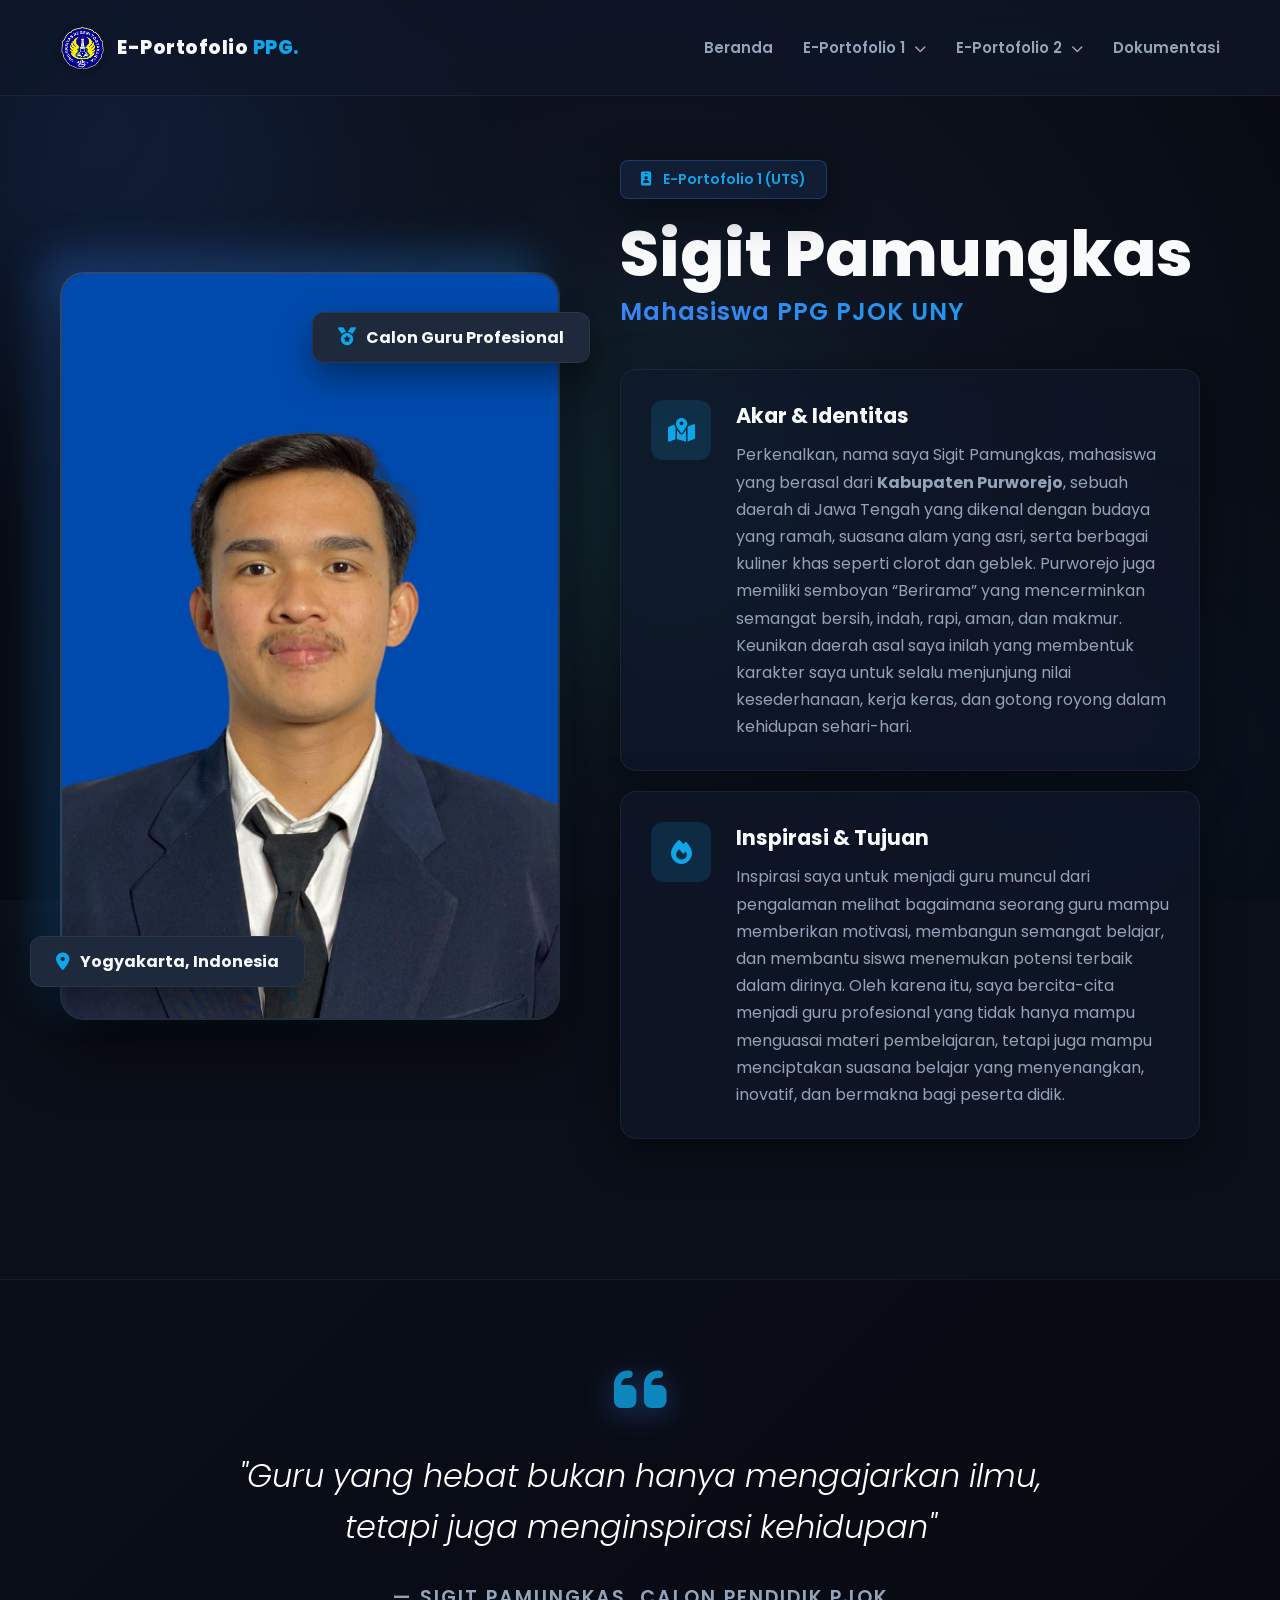
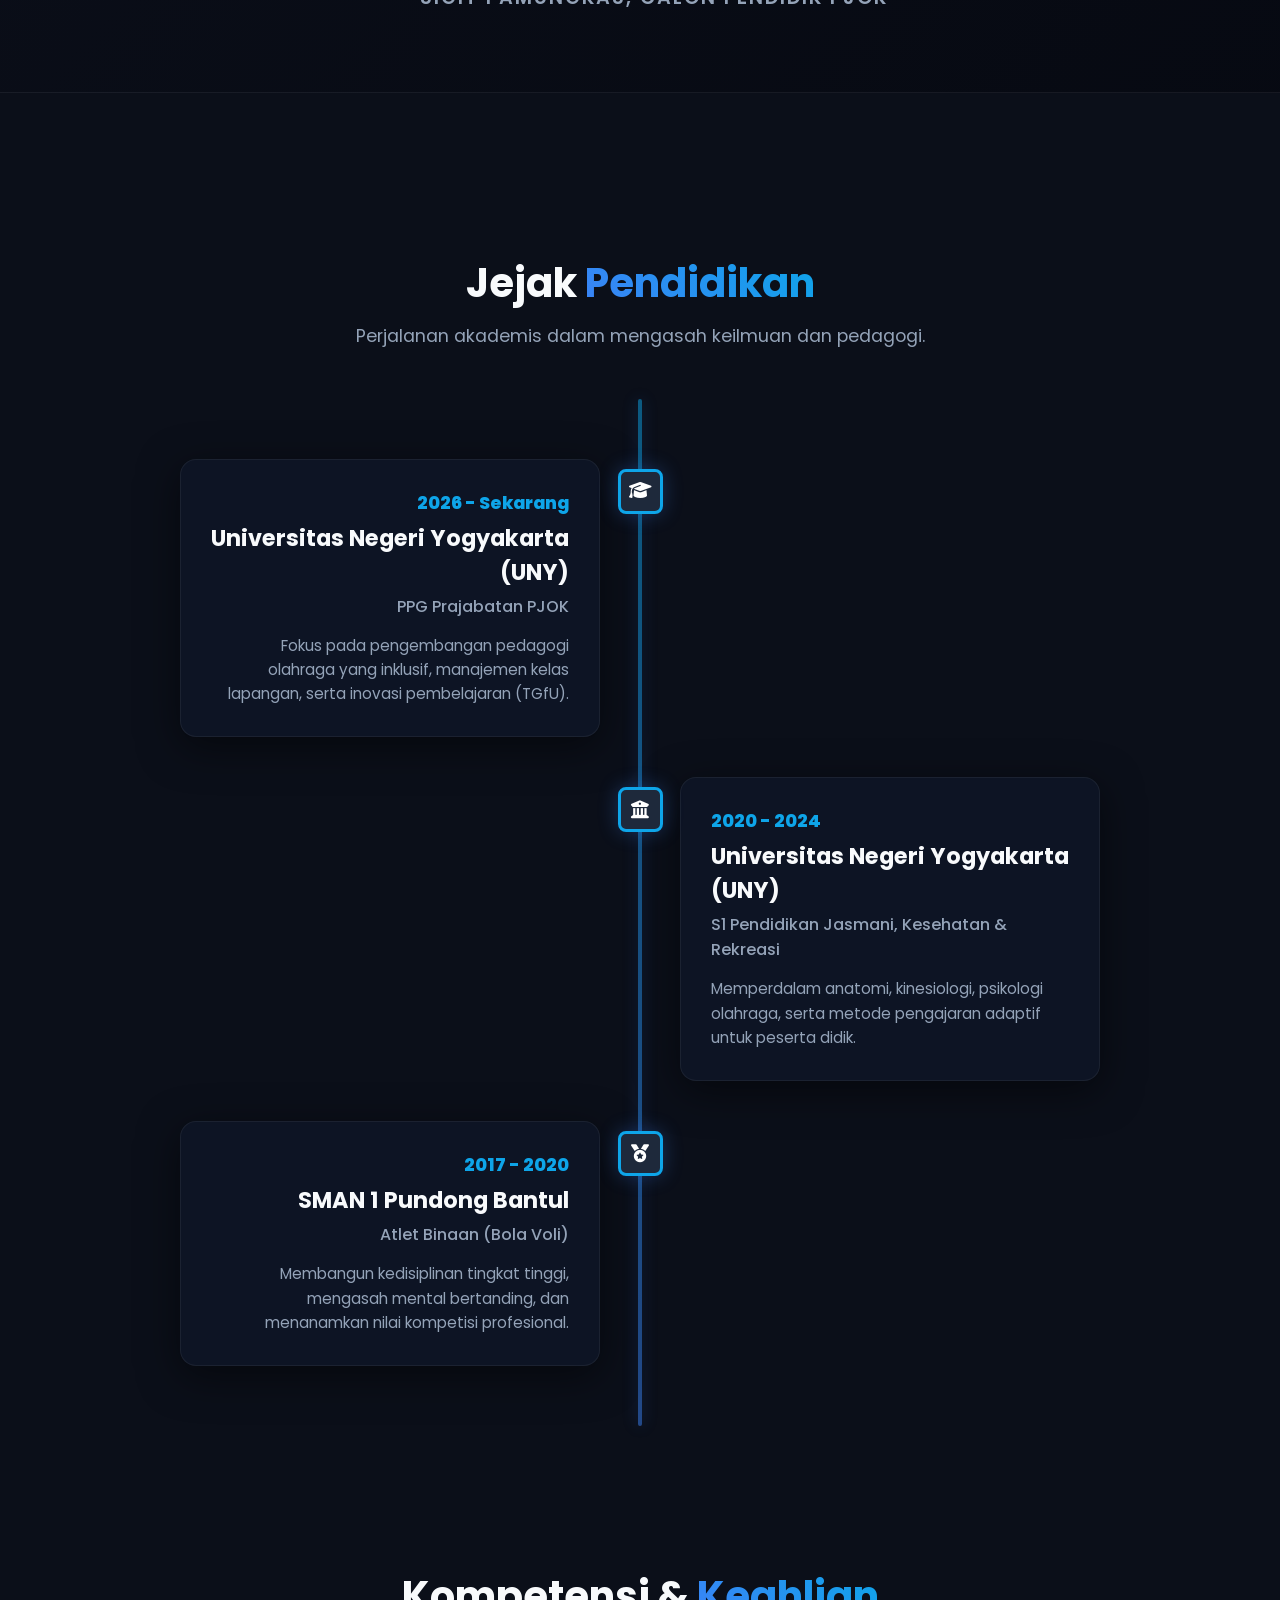
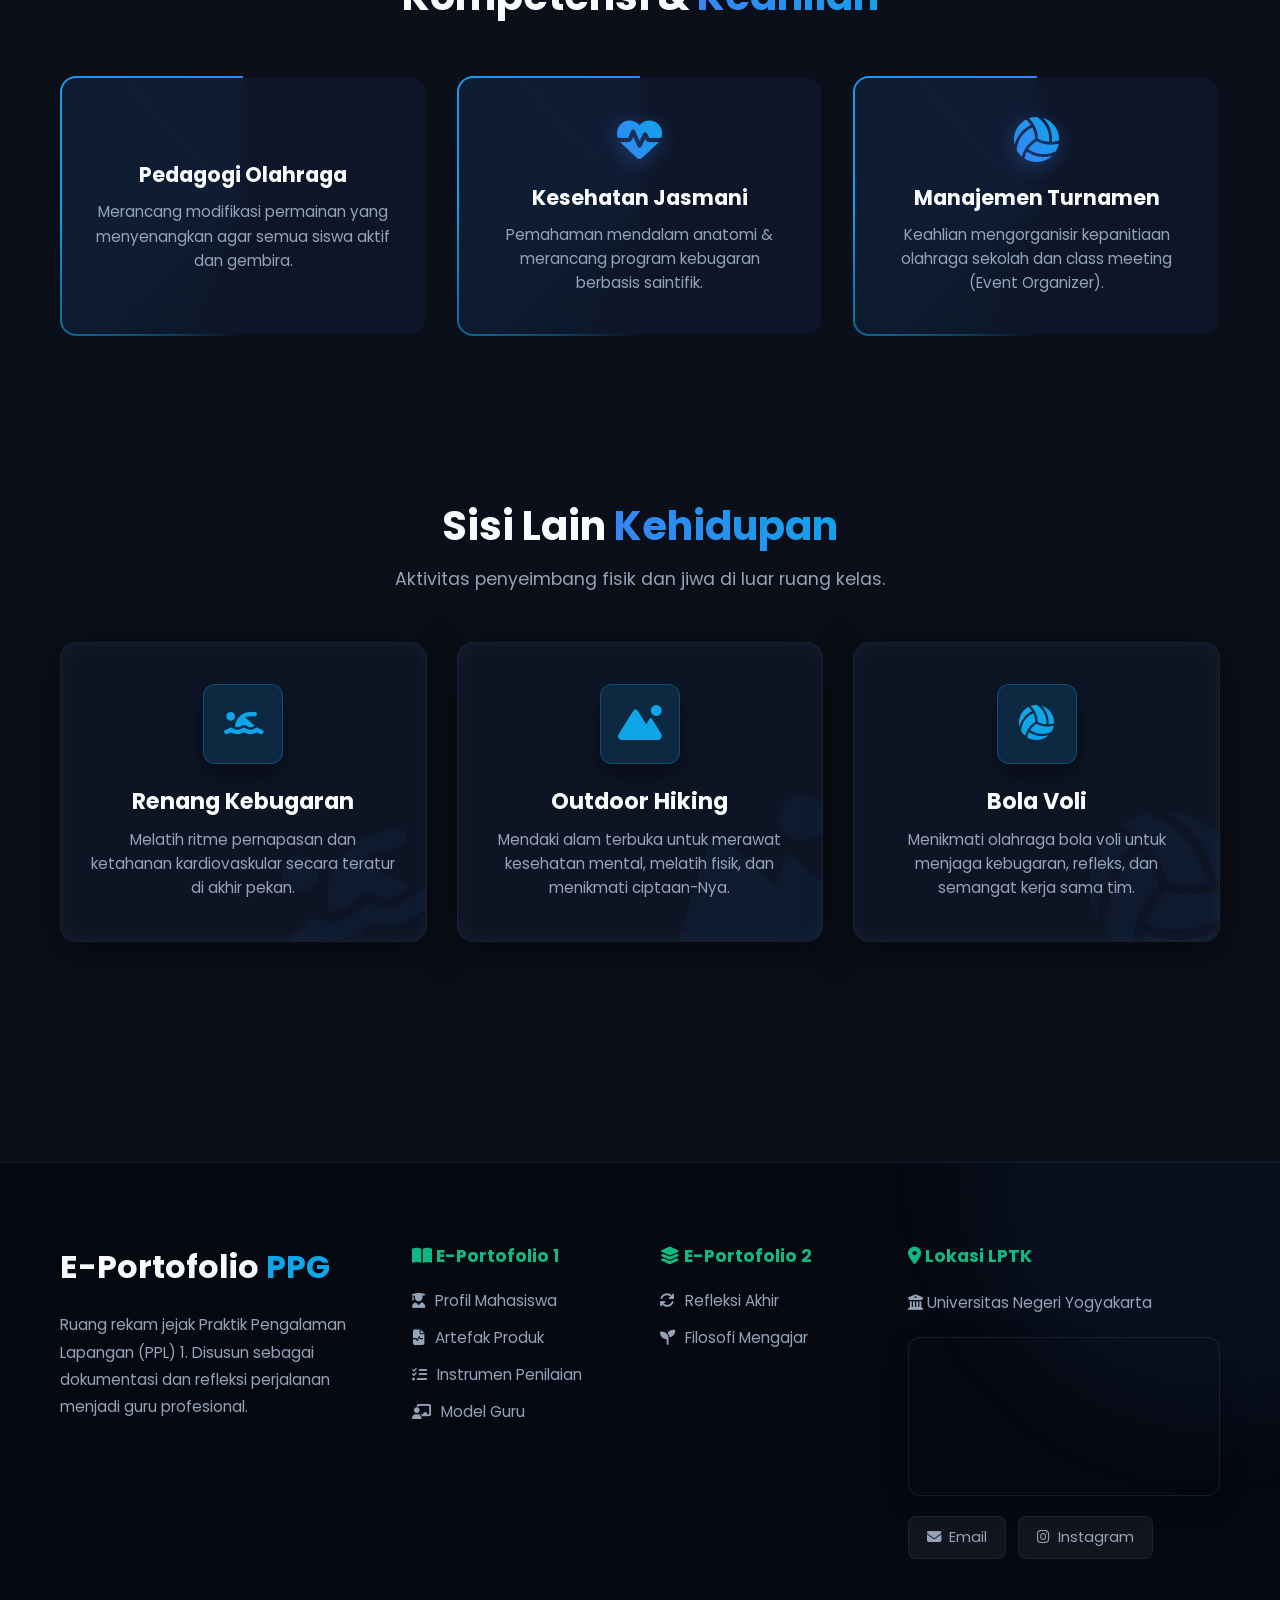
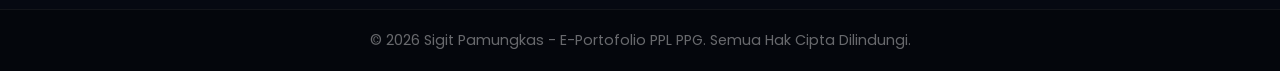
==== profile.html @ e9aa2821 "first commit" ====
<!doctype html>
<html lang="id">
  <head>
    <meta charset="UTF-8" />
    <meta name="viewport" content="width=device-width, initial-scale=1.0" />
    <title>Profil Mahasiswa | E-Portofolio PPG Calon Guru</title>
    <link href="https://fonts.googleapis.com/css2?family=Poppins:wght@300;400;500;600;700;800;900&display=swap" rel="stylesheet" />
    <link rel="stylesheet" href="CSS/profile.css" />
    <link rel="stylesheet" href="https://cdnjs.cloudflare.com/ajax/libs/font-awesome/6.4.0/css/all.min.css" />
    <link rel="shortcut icon" href="logo.png" type="image/x-icon" />
  </head>
  <body>
    <div class="mesh-bg">
      <div class="mesh-blob blob-pink"></div>
      <div class="mesh-blob blob-navy"></div>
      <div class="mesh-blob blob-coral"></div>
    </div>

    <header class="navbar" id="navbar">
      <div class="container nav-container">
        <div class="nav-left">
          <img src="logo.png" alt="Logo Universitas" class="univ-logo-img" />
          <span class="brand-name">E-Portofolio <span class="highlight">PPG.</span></span>
        </div>

        <div class="hamburger" id="hamburger"><span></span><span></span><span></span></div>

        <nav class="nav-right" id="nav-menu">
          <a href="index.html" class="nav-link">Beranda</a>

          <div class="dropdown">
            <button class="nav-link dropbtn">E-Portofolio 1 <i class="fa-solid fa-chevron-down chevron"></i></button>
            <div class="dropdown-content">
              <a href="profile.html"><i class="fa-solid fa-user-graduate"></i> Profil Mahasiswa</a>
              <a href="artefak.html"><i class="fa-solid fa-file-waveform"></i> Artefak Produk</a>
              <a href="penilaian.html"><i class="fa-solid fa-list-check"></i> Penilaian GP</a>
              <a href="modelguru.html"><i class="fa-solid fa-bullseye"></i> Model Guru</a>
            </div>
          </div>

          <div class="dropdown">
            <button class="nav-link dropbtn">E-Portofolio 2 <i class="fa-solid fa-chevron-down chevron"></i></button>
            <div class="dropdown-content">
              <a href="refleksi.html"><i class="fa-solid fa-arrows-rotate"></i> Refleksi Akhir</a>
              <a href="filosofi.html"><i class="fa-solid fa-seedling"></i> Filosofi Mengajar</a>
            </div>
          </div>

          <a href="dokumentasi.html" class="nav-link">Dokumentasi</a>
        </nav>
      </div>
    </header>

    <main class="profile-main">
      <section class="editorial-profile">
        <div class="container">
          <div class="editorial-grid">
            <div class="editorial-visual reveal">
              <div class="visual-backdrop"></div>
              <img src="IMG/foto profil.jpeg" alt="Foto Sigti Pamungkas" class="editorial-img" />

              <div class="floating-badge badge-lokasi"><i class="fa-solid fa-location-dot"></i> Yogyakarta, Indonesia</div>
              <div class="floating-badge badge-status"><i class="fa-solid fa-medal"></i> Calon Guru Profesional</div>
            </div>

            <div class="editorial-content reveal">
              <div class="badge-tech"><i class="fa-solid fa-id-badge"></i> E-Portofolio 1 (UTS)</div>

              <h1 class="editorial-name">Sigit Pamungkas</h1>
              <h2 class="editorial-subtitle text-gradient">Mahasiswa PPG PJOK UNY</h2>

              <div class="story-cards">
                <div class="story-card hover-glow">
                  <div class="story-icon">
                    <i class="fa-solid fa-map-location-dot"></i>
                  </div>
                  <div class="story-text">
                    <h3>Akar & Identitas</h3>
                    <p>
                      Perkenalkan, nama saya Sigit Pamungkas, mahasiswa yang berasal dari <strong>Kabupaten Purworejo</strong>, sebuah daerah di Jawa Tengah yang dikenal dengan budaya yang ramah, suasana alam yang asri, serta berbagai
                      kuliner khas seperti clorot dan geblek. Purworejo juga memiliki semboyan “Berirama” yang mencerminkan semangat bersih, indah, rapi, aman, dan makmur. Keunikan daerah asal saya inilah yang membentuk karakter saya untuk
                      selalu menjunjung nilai kesederhanaan, kerja keras, dan gotong royong dalam kehidupan sehari-hari.
                    </p>
                  </div>
                </div>

                <div class="story-card hover-glow" style="transition-delay: 0.1s">
                  <div class="story-icon"><i class="fa-solid fa-fire"></i></div>
                  <div class="story-text">
                    <h3>Inspirasi & Tujuan</h3>
                    <p>
                      Inspirasi saya untuk menjadi guru muncul dari pengalaman melihat bagaimana seorang guru mampu memberikan motivasi, membangun semangat belajar, dan membantu siswa menemukan potensi terbaik dalam dirinya. Oleh karena
                      itu, saya bercita-cita menjadi guru profesional yang tidak hanya mampu menguasai materi pembelajaran, tetapi juga mampu menciptakan suasana belajar yang menyenangkan, inovatif, dan bermakna bagi peserta didik.
                    </p>
                  </div>
                </div>
              </div>
            </div>
          </div>
        </div>
      </section>

      <section class="quote-banner reveal">
        <div class="container quote-container">
          <i class="fa-solid fa-quote-left massive-quote-icon"></i>
          <blockquote class="profile-quote">"Guru yang hebat bukan hanya mengajarkan ilmu, tetapi juga menginspirasi kehidupan"</blockquote>
          <div class="quote-author">— Sigit Pamungkas, Calon Pendidik PJOK</div>
        </div>
      </section>

      <section class="timeline-section reveal">
        <div class="container">
          <div class="section-title-modern text-center">
            <h2>Jejak <span class="text-gradient">Pendidikan</span></h2>
            <p>Perjalanan akademis dalam mengasah keilmuan dan pedagogi.</p>
          </div>

          <div class="timeline-container">
            <div class="timeline-glowing-line"></div>

            <div class="timeline-item left reveal">
              <div class="timeline-dot">
                <i class="fa-solid fa-graduation-cap"></i>
              </div>
              <div class="timeline-content">
                <div class="timeline-year">2026 - Sekarang</div>
                <h3>Universitas Negeri Yogyakarta (UNY)</h3>
                <h4>PPG Prajabatan PJOK</h4>
                <p>Fokus pada pengembangan pedagogi olahraga yang inklusif, manajemen kelas lapangan, serta inovasi pembelajaran (TGfU).</p>
              </div>
            </div>

            <div class="timeline-item right reveal">
              <div class="timeline-dot">
                <i class="fa-solid fa-building-columns"></i>
              </div>
              <div class="timeline-content">
                <div class="timeline-year">2020 - 2024</div>
                <h3>Universitas Negeri Yogyakarta (UNY)</h3>
                <h4>S1 Pendidikan Jasmani, Kesehatan & Rekreasi</h4>
                <p>Memperdalam anatomi, kinesiologi, psikologi olahraga, serta metode pengajaran adaptif untuk peserta didik.</p>
              </div>
            </div>

            <div class="timeline-item left reveal">
              <div class="timeline-dot"><i class="fa-solid fa-medal"></i></div>
              <div class="timeline-content">
                <div class="timeline-year">2017 - 2020</div>
                <h3>SMAN 1 Pundong Bantul</h3>
                <h4>Atlet Binaan (Bola Voli)</h4>
                <p>Membangun kedisiplinan tingkat tinggi, mengasah mental bertanding, dan menanamkan nilai kompetisi profesional.</p>
              </div>
            </div>
          </div>
        </div>
      </section>

      <section class="skills-section reveal">
        <div class="container">
          <div class="section-title-modern text-center">
            <h2>Kompetensi & <span class="text-gradient">Keahlian</span></h2>
          </div>

          <div class="skills-grid">
            <div class="magic-card reveal">
              <div class="magic-border"></div>
              <div class="magic-content">
                <i class="fa-solid fa-whistle icon-neon"></i>
                <h3>Pedagogi Olahraga</h3>
                <p>Merancang modifikasi permainan yang menyenangkan agar semua siswa aktif dan gembira.</p>
              </div>
            </div>

            <div class="magic-card reveal" style="transition-delay: 0.1s">
              <div class="magic-border"></div>
              <div class="magic-content">
                <i class="fa-solid fa-heart-pulse icon-neon"></i>
                <h3>Kesehatan Jasmani</h3>
                <p>Pemahaman mendalam anatomi & merancang program kebugaran berbasis saintifik.</p>
              </div>
            </div>

            <div class="magic-card reveal" style="transition-delay: 0.2s">
              <div class="magic-border"></div>
              <div class="magic-content">
                <i class="fa-solid fa-volleyball icon-neon"></i>
                <h3>Manajemen Turnamen</h3>
                <p>Keahlian mengorganisir kepanitiaan olahraga sekolah dan class meeting (Event Organizer).</p>
              </div>
            </div>
          </div>
        </div>
      </section>

      <section class="hobbies-section reveal">
        <div class="container">
          <div class="section-title-modern text-center">
            <h2>Sisi Lain <span class="text-gradient">Kehidupan</span></h2>
            <p>Aktivitas penyeimbang fisik dan jiwa di luar ruang kelas.</p>
          </div>

          <div class="hobbies-3d-grid">
            <div class="hobby-card-3d">
              <div class="hobby-card-inner">
                <i class="fa-solid fa-person-swimming watermark-bg"></i>
                <div class="hobby-icon-circle">
                  <i class="fa-solid fa-person-swimming"></i>
                </div>
                <h3>Renang Kebugaran</h3>
                <p>Melatih ritme pernapasan dan ketahanan kardiovaskular secara teratur di akhir pekan.</p>
              </div>
            </div>

            <div class="hobby-card-3d">
              <div class="hobby-card-inner">
                <i class="fa-solid fa-mountain-sun watermark-bg"></i>
                <div class="hobby-icon-circle">
                  <i class="fa-solid fa-mountain-sun"></i>
                </div>
                <h3>Outdoor Hiking</h3>
                <p>Mendaki alam terbuka untuk merawat kesehatan mental, melatih fisik, dan menikmati ciptaan-Nya.</p>
              </div>
            </div>

            <div class="hobby-card-3d">
              <div class="hobby-card-inner">
                <i class="fa-solid fa-volleyball watermark-bg"></i>
                <div class="hobby-icon-circle">
                  <i class="fa-solid fa-volleyball"></i>
                </div>
                <h3>Bola Voli</h3>
                <p>Menikmati olahraga bola voli untuk menjaga kebugaran, refleks, dan semangat kerja sama tim.</p>
              </div>
            </div>
          </div>
        </div>
      </section>
    </main>

    <footer class="site-footer">
      <div class="container footer-container">
        <!-- BRAND -->
        <div class="footer-col brand-col">
          <h3>E-Portofolio<span> PPG</span></h3>
          <p>Ruang rekam jejak Praktik Pengalaman Lapangan (PPL) 1. Disusun sebagai dokumentasi dan refleksi perjalanan menjadi guru profesional.</p>
        </div>

        <!-- PORTOFOLIO 1 -->
        <div class="footer-col links-col">
          <h4><i class="fa-solid fa-book-open"></i> E-Portofolio 1</h4>
          <ul>
            <li>
              <a href="profile.html"><i class="fa-solid fa-user-graduate"></i> Profil Mahasiswa</a>
            </li>
            <li>
              <a href="artefak.html"><i class="fa-solid fa-file-waveform"></i> Artefak Produk</a>
            </li>
            <li>
              <a href="penilaian.html"><i class="fa-solid fa-list-check"></i> Instrumen Penilaian</a>
            </li>
            <li>
              <a href="modelguru.html"><i class="fa-solid fa-chalkboard-user"></i> Model Guru</a>
            </li>
          </ul>
        </div>

        <!-- PORTOFOLIO 2 -->
        <div class="footer-col links-col">
          <h4><i class="fa-solid fa-layer-group"></i> E-Portofolio 2</h4>
          <ul>
            <li>
              <a href="refleksi.html"><i class="fa-solid fa-arrows-rotate"></i> Refleksi Akhir</a>
            </li>
            <li>
              <a href="filosofi.html"><i class="fa-solid fa-seedling"></i> Filosofi Mengajar</a>
            </li>
          </ul>
        </div>

        <!-- KONTAK -->
        <div class="footer-col contact-col">
          <h4><i class="fa-solid fa-location-dot"></i> Lokasi LPTK</h4>
          <p><i class="fa-solid fa-building-columns"></i> Universitas Negeri Yogyakarta</p>
          <div class="map-container">
            <iframe src="https://maps.google.com/maps?q=Universitas%20Negeri%20Yogyakarta&t=&z=15&ie=UTF8&iwloc=&output=embed" width="100%" height="150" style="border: 0" allowfullscreen="" loading="lazy"></iframe>
          </div>
          <div class="social-links">
            <a href="mailto:sigitpmngks77@gmail.com"><i class="fa-solid fa-envelope"></i> Email</a>
            <a href="https://www.instagram.com/sigitps_7/" target="_blank"><i class="fa-brands fa-instagram"></i> Instagram</a>
          </div>
        </div>
      </div>

      <!-- COPYRIGHT -->
      <div class="footer-bottom">
        <div class="container">
          <p>© 2026 Sigit Pamungkas - E-Portofolio PPL PPG. Semua Hak Cipta Dilindungi.</p>
        </div>
      </div>
    </footer>

    <script>
      // Navbar scroll effect
      const navbar = document.getElementById("navbar");
      window.addEventListener("scroll", () => {
        if (window.scrollY > 50) navbar.classList.add("scrolled");
        else navbar.classList.remove("scrolled");
      });

      // Mobile Menu Hamburger
      const hamburger = document.getElementById("hamburger");
      const navMenu = document.getElementById("nav-menu");
      hamburger.addEventListener("click", () => {
        navMenu.classList.toggle("active");
        hamburger.classList.toggle("active");
      });

      // Mobile Dropdown Logic
      const dropdownBtns = document.querySelectorAll(".dropbtn");
      dropdownBtns.forEach((btn) => {
        btn.addEventListener("click", (e) => {
          if (window.innerWidth <= 900) {
            e.preventDefault();
            const content = btn.nextElementSibling;
            const chevron = btn.querySelector(".chevron");

            document.querySelectorAll(".dropdown-content").forEach((c) => {
              if (c !== content) c.classList.remove("show");
            });
            document.querySelectorAll(".chevron").forEach((c) => {
              if (c !== chevron) c.style.transform = "rotate(0deg)";
            });

            content.classList.toggle("show");
            if (content.classList.contains("show")) chevron.style.transform = "rotate(180deg)";
            else chevron.style.transform = "rotate(0deg)";
          }
        });
      });

      // Scroll Reveal Animation
      function reveal() {
        var reveals = document.querySelectorAll(".reveal, .fade-in-up");
        for (var i = 0; i < reveals.length; i++) {
          var windowHeight = window.innerHeight;
          var elementTop = reveals[i].getBoundingClientRect().top;
          var elementVisible = 80;
          if (elementTop < windowHeight - elementVisible) reveals[i].classList.add("active");
        }
      }
      window.addEventListener("scroll", reveal);
      reveal();

      // 3D Hover Effect Khusus Halaman Profil (Hobbies)
      const cards3d = document.querySelectorAll(".hobby-card-3d");
      cards3d.forEach((card) => {
        card.addEventListener("mousemove", (e) => {
          const rect = card.getBoundingClientRect();
          const x = e.clientX - rect.left;
          const y = e.clientY - rect.top;
          const centerX = rect.width / 2;
          const centerY = rect.height / 2;
          const rotateX = ((y - centerY) / centerY) * -15;
          const rotateY = ((x - centerX) / centerX) * 15;
          card.querySelector(".hobby-card-inner").style.transform = `rotateX(${rotateX}deg) rotateY(${rotateY}deg)`;
        });
        card.addEventListener("mouseleave", () => {
          card.querySelector(".hobby-card-inner").style.transform = `rotateX(0deg) rotateY(0deg)`;
        });
      });
    </script>
  </body>
</html>
---- CSS/profile.css ----
/* --- 1. ROOT VARIABLES & BASE RESETS --- */
:root {
  --primary: #3b82f6;
  --secondary: #0ea5e9;
  --accent: #10b981;
  --text-main: #f8fafc;
  --text-light: #94a3b8;
  --bg-color: #0b0f19;
  --glass-bg: rgba(15, 23, 42, 0.7);
  --glass-border: rgba(255, 255, 255, 0.06);
  --glass-shadow: 0 10px 40px 0 rgba(0, 0, 0, 0.5);
}

* {
  margin: 0;
  padding: 0;
  box-sizing: border-box;
  font-family: "Poppins", sans-serif;
  scroll-behavior: smooth;
}
body {
  background-color: var(--bg-color);
  color: var(--text-main);
  overflow-x: hidden;
}

.container {
  max-width: 1200px;
  margin: 0 auto;
  padding: 0 20px;
}
.text-center {
  text-align: center;
}
.highlight {
  color: var(--secondary);
}

/* Typography Gradients */
.text-gradient {
  background: linear-gradient(45deg, var(--primary), var(--secondary));
  -webkit-background-clip: text;
  -webkit-text-fill-color: transparent;
}
.text-gradient-animated {
  background: linear-gradient(45deg, var(--primary), var(--secondary), #a855f7);
  background-size: 200% 200%;
  -webkit-background-clip: text;
  -webkit-text-fill-color: transparent;
  animation: gradientShift 5s ease infinite;
}
@keyframes gradientShift {
  0% {
    background-position: 0% 50%;
  }
  50% {
    background-position: 100% 50%;
  }
  100% {
    background-position: 0% 50%;
  }
}

/* Section Titles & Badges */
.section-title-modern {
  margin-bottom: 50px;
}
.section-title-modern h2 {
  font-size: 2.5rem;
  color: var(--text-main);
  margin-bottom: 10px;
}
.section-title-modern p {
  color: var(--text-light);
  font-size: 1.1rem;
}

.badge-tech {
  display: inline-block;
  background: rgba(59, 130, 246, 0.1);
  border: 1px solid rgba(59, 130, 246, 0.3);
  padding: 8px 20px;
  border-radius: 8px;
  font-size: 14px;
  font-weight: 600;
  color: var(--secondary);
  margin-bottom: 20px;
  box-shadow: var(--glass-shadow);
  backdrop-filter: blur(10px);
}
.badge-tech i {
  color: var(--secondary);
  margin-right: 8px;
}

.btn-glow {
  background: linear-gradient(45deg, var(--primary), var(--secondary));
  color: white;
  padding: 15px 35px;
  border-radius: 8px;
  text-decoration: none;
  font-weight: 700;
  display: inline-flex;
  align-items: center;
  gap: 10px;
  transition: 0.4s;
  box-shadow: 0 10px 25px rgba(59, 130, 246, 0.3);
  border: none;
  cursor: pointer;
}
.btn-glow:hover {
  transform: translateY(-5px);
  box-shadow: 0 15px 35px rgba(59, 130, 246, 0.5);
}

/* --- 2. MESH BACKGROUND ANIMATIONS --- */
.mesh-bg {
  position: fixed;
  top: 0;
  left: 0;
  width: 100vw;
  height: 100vh;
  z-index: -1;
  overflow: hidden;
  background: radial-gradient(circle at 50% 50%, #111827, #070a12);
}
.mesh-blob {
  position: absolute;
  border-radius: 50%;
  filter: blur(120px);
  opacity: 0.15;
  animation: floatBg 15s infinite alternate ease-in-out;
}
.blob-pink {
  width: 450px;
  height: 450px;
  background: var(--primary);
  top: -10%;
  left: -10%;
}
.blob-navy {
  width: 400px;
  height: 400px;
  background: rgba(14, 165, 233, 0.3);
  bottom: -10%;
  right: -5%;
  animation-delay: -5s;
}
.blob-coral {
  width: 300px;
  height: 300px;
  background: var(--accent);
  top: 40%;
  left: 40%;
  animation-delay: -10s;
}
@keyframes floatBg {
  100% {
    transform: translate(60px, 60px) scale(1.1);
  }
}

/* --- 3. NAVBAR & DROPDOWN --- */
.navbar {
  position: fixed;
  width: 100%;
  top: 0;
  padding: 25px 0;
  z-index: 1000;
  transition: 0.4s;
  background: var(--glass-bg);
  backdrop-filter: blur(15px);
  border-bottom: 1px solid var(--glass-border);
}
.navbar.scrolled {
  background: rgba(15, 23, 42, 0.9);
  padding: 15px 0;
  box-shadow: 0 10px 40px rgba(0, 0, 0, 0.3);
}
.nav-container {
  display: flex;
  justify-content: space-between;
  align-items: center;
}
.nav-left {
  display: flex;
  align-items: center;
  gap: 12px;
}
.univ-logo-img {
  width: 45px;
  height: 45px;
  object-fit: cover;
  border-radius: 50%;
  box-shadow: 0 2px 10px rgba(0, 0, 0, 0.3);
}
.brand-name {
  font-size: 19px;
  font-weight: 800;
  color: var(--text-main);
  letter-spacing: 0.5px;
}

.nav-right {
  display: flex;
  align-items: center;
  gap: 30px;
}
.nav-link,
.dropbtn {
  font-size: 15px;
  font-weight: 600;
  color: var(--text-light);
  text-decoration: none;
  background: none;
  border: none;
  cursor: pointer;
  position: relative;
  transition: 0.3s;
  padding: 5px 0;
}
.nav-link::after,
.dropbtn::after {
  content: "";
  position: absolute;
  width: 0;
  height: 2px;
  background: var(--secondary);
  bottom: -2px;
  left: 0;
  transition: 0.3s;
}
.nav-link:hover::after,
.dropbtn:hover::after,
.nav-link.active::after {
  width: 100%;
}
.nav-link:hover,
.dropbtn:hover {
  color: var(--secondary);
}

.dropdown {
  position: relative;
}
.chevron {
  font-size: 12px;
  margin-left: 5px;
  transition: 0.3s;
}
.dropdown-content {
  visibility: hidden;
  opacity: 0;
  position: absolute;
  top: 150%;
  left: -20px;
  background: rgba(15, 23, 42, 0.95);
  backdrop-filter: blur(15px);
  min-width: 260px;
  border-radius: 12px;
  box-shadow: 0 15px 40px rgba(0, 0, 0, 0.5);
  padding: 10px;
  border: 1px solid var(--glass-border);
  transform: translateY(15px);
  transition: all 0.4s cubic-bezier(0.175, 0.885, 0.32, 1.275);
}
@media (min-width: 901px) {
  .dropdown:hover .dropdown-content {
    visibility: visible;
    opacity: 1;
    transform: translateY(0);
    top: 100%;
  }
  .dropdown:hover .chevron {
    transform: rotate(180deg);
    color: var(--secondary);
  }
}
.dropdown-content a {
  display: flex;
  align-items: center;
  gap: 12px;
  color: var(--text-light);
  padding: 12px 15px;
  text-decoration: none;
  font-weight: 500;
  font-size: 14px;
  border-radius: 8px;
  transition: 0.3s;
}
.dropdown-content a i {
  color: var(--secondary);
  width: 20px;
  text-align: center;
  transition: 0.3s;
}
.dropdown-content a:hover {
  background: rgba(59, 130, 246, 0.15);
  color: var(--text-main);
  padding-left: 20px;
}
.dropdown-content a:hover i {
  transform: scale(1.2);
  color: var(--secondary);
}

.hamburger {
  display: none;
  cursor: pointer;
  flex-direction: column;
  gap: 6px;
}
.hamburger span {
  width: 30px;
  height: 3px;
  background: var(--text-main);
  border-radius: 3px;
  transition: 0.3s;
}

/* --- 4. EDITORIAL STORYTELLING SECTION --- */
.profile-main {
  padding-top: 100px;
}
.editorial-profile {
  padding: 60px 0 80px;
}
.editorial-grid {
  display: grid;
  grid-template-columns: 1fr 1.2fr;
  gap: 60px;
  align-items: center;
}

.editorial-visual {
  position: relative;
}
.visual-backdrop {
  position: absolute;
  top: -20px;
  left: -20px;
  width: 100%;
  height: 100%;
  background: linear-gradient(135deg, var(--primary), var(--secondary));
  border-radius: 24px;
  opacity: 0.3;
  filter: blur(20px);
  z-index: 1;
}
.editorial-img {
  width: 100%;
  height: auto;
  border-radius: 24px;
  position: relative;
  z-index: 2;
  box-shadow: 0 30px 60px rgba(0, 0, 0, 0.6);
  border: 2px solid rgba(255, 255, 255, 0.1);
  object-fit: cover;
}
.floating-badge {
  position: absolute;
  background: #1e293b;
  backdrop-filter: blur(15px);
  border: 1px solid var(--glass-border);
  padding: 12px 25px;
  border-radius: 12px;
  font-weight: 700;
  color: var(--text-main);
  z-index: 3;
  display: flex;
  align-items: center;
  gap: 10px;
  box-shadow: 0 15px 35px rgba(0, 0, 0, 0.4);
  animation: floatEdit 4s infinite alternate ease-in-out;
}
.floating-badge i {
  color: var(--secondary);
  font-size: 18px;
}
.badge-lokasi {
  bottom: 40px;
  left: -30px;
  animation-delay: 0s;
}
.badge-status {
  top: 40px;
  right: -30px;
  animation-delay: 1.5s;
}
@keyframes floatEdit {
  100% {
    transform: translateY(-15px);
  }
}

.editorial-content {
  padding-right: 20px;
}
.editorial-name {
  font-size: 4rem;
  color: var(--text-main);
  line-height: 1.1;
  margin-bottom: 5px;
  font-weight: 800;
}
.editorial-subtitle {
  font-size: 1.5rem;
  margin-bottom: 40px;
  font-weight: 600;
  letter-spacing: 1px;
  color: var(--secondary);
}

.story-cards {
  display: flex;
  flex-direction: column;
  gap: 20px;
}
.story-card {
  background: var(--glass-bg);
  backdrop-filter: blur(12px);
  border: 1px solid var(--glass-border);
  border-radius: 16px;
  padding: 30px;
  display: flex;
  gap: 25px;
  align-items: flex-start;
  box-shadow: var(--glass-shadow);
  transition: 0.4s;
}
.hover-glow:hover {
  transform: translateX(10px);
  box-shadow: -10px 15px 30px rgba(59, 130, 246, 0.15);
  border-color: var(--secondary);
}
.story-icon {
  width: 60px;
  height: 60px;
  min-width: 60px;
  background: rgba(14, 165, 233, 0.15);
  border-radius: 12px;
  display: flex;
  justify-content: center;
  align-items: center;
  color: var(--secondary);
  font-size: 24px;
}
.story-text h3 {
  color: var(--text-main);
  font-size: 1.3rem;
  margin-bottom: 10px;
}
.story-text p {
  color: var(--text-light);
  font-size: 1rem;
  line-height: 1.7;
}

/* --- 5. DRAMATIC QUOTE BANNER --- */
.quote-banner {
  margin: 60px 0 100px;
  padding: 80px 20px;
  text-align: center;
  position: relative;
  background: linear-gradient(135deg, rgba(11, 15, 25, 0.95), rgba(7, 10, 18, 0.95));
  backdrop-filter: blur(20px);
  border-top: 1px solid var(--glass-border);
  border-bottom: 1px solid var(--glass-border);
  overflow: hidden;
}
.quote-banner::before {
  content: "";
  position: absolute;
  top: 0;
  left: 0;
  width: 100%;
  height: 100%;
  background: url("https://images.unsplash.com/photo-1541534741688-6078c6bfb5c5?auto=format&fit=crop&w=1920&q=80") center/cover;
  opacity: 0.05;
  z-index: 0;
  mix-blend-mode: overlay;
}
.quote-container {
  position: relative;
  z-index: 2;
  max-width: 900px;
  margin: 0 auto;
}
.massive-quote-icon {
  font-size: 60px;
  color: var(--secondary);
  margin-bottom: 30px;
  opacity: 0.8;
  filter: drop-shadow(0 5px 15px rgba(59, 130, 246, 0.5));
}
.profile-quote {
  font-size: 2rem;
  color: white;
  font-weight: 300;
  font-style: italic;
  line-height: 1.6;
  margin-bottom: 30px;
}
.quote-author {
  font-size: 1.2rem;
  color: var(--text-light);
  font-weight: 600;
  letter-spacing: 2px;
  text-transform: uppercase;
}

/* --- 6. TIMELINE SECTION --- */
.timeline-section {
  padding: 60px 0;
}
.timeline-container {
  position: relative;
  max-width: 1000px;
  margin: 0 auto;
  padding: 40px 0;
}
.timeline-glowing-line {
  position: absolute;
  top: 0;
  bottom: 0;
  left: 50%;
  transform: translateX(-50%);
  width: 4px;
  background: linear-gradient(to bottom, var(--secondary), var(--primary));
  border-radius: 4px;
  box-shadow: 0 0 15px rgba(59, 130, 246, 0.5);
  opacity: 0.5;
}
.timeline-item {
  position: relative;
  width: 50%;
  padding: 20px 40px;
}
.timeline-item.left {
  left: 0;
  text-align: right;
}
.timeline-item.right {
  left: 50%;
  text-align: left;
}
.timeline-dot {
  position: absolute;
  top: 30px;
  width: 45px;
  height: 45px;
  background: #1e293b;
  border: 3px solid var(--secondary);
  border-radius: 8px;
  display: flex;
  align-items: center;
  justify-content: center;
  color: white;
  font-size: 18px;
  z-index: 2;
  box-shadow: 0 0 20px rgba(59, 130, 246, 0.3);
}
.timeline-item.left .timeline-dot {
  right: -22.5px;
}
.timeline-item.right .timeline-dot {
  left: -22.5px;
}
.timeline-content {
  background: var(--glass-bg);
  backdrop-filter: blur(15px);
  border: 1px solid var(--glass-border);
  padding: 30px;
  border-radius: 16px;
  box-shadow: var(--glass-shadow);
  transition: 0.4s;
}
.timeline-content:hover {
  transform: translateY(-5px);
  border-color: var(--secondary);
  box-shadow: 0 20px 40px rgba(59, 130, 246, 0.15);
}
.timeline-year {
  color: var(--secondary);
  font-weight: 800;
  font-size: 1.1rem;
  margin-bottom: 5px;
}
.timeline-content h3 {
  color: var(--text-main);
  font-size: 1.4rem;
  margin-bottom: 5px;
}
.timeline-content h4 {
  color: var(--text-light);
  font-size: 1rem;
  margin-bottom: 15px;
  font-weight: 500;
}
.timeline-content p {
  color: var(--text-light);
  font-size: 0.95rem;
  line-height: 1.6;
}

/* --- 7. SKILLS SECTION --- */
.skills-section {
  padding: 80px 0;
}
.skills-grid {
  display: grid;
  grid-template-columns: repeat(3, 1fr);
  gap: 30px;
  margin-top: 40px;
}
.magic-card {
  position: relative;
  height: 260px;
  border-radius: 16px;
  overflow: hidden;
  display: flex;
  justify-content: center;
  align-items: center;
}
.magic-border {
  position: absolute;
  width: 150%;
  height: 150%;
  background: conic-gradient(transparent, transparent, transparent, var(--secondary), var(--primary));
  animation: spinMagic 4s linear infinite;
}
@keyframes spinMagic {
  100% {
    transform: rotate(360deg);
  }
}
.magic-content {
  position: absolute;
  inset: 2px;
  background: rgba(15, 23, 42, 0.95);
  backdrop-filter: blur(10px);
  border-radius: 14px;
  padding: 40px 30px;
  text-align: center;
  display: flex;
  flex-direction: column;
  align-items: center;
  justify-content: center;
  z-index: 2;
}
.icon-neon {
  font-size: 45px;
  background: linear-gradient(45deg, var(--primary), var(--secondary));
  -webkit-background-clip: text;
  -webkit-text-fill-color: transparent;
  margin-bottom: 20px;
  filter: drop-shadow(0 5px 10px rgba(59, 130, 246, 0.4));
}
.magic-content h3 {
  color: var(--text-main);
  font-size: 1.3rem;
  margin-bottom: 10px;
}
.magic-content p {
  color: var(--text-light);
  font-size: 0.95rem;
  line-height: 1.6;
}

/* --- 8. HOBBIES SECTION --- */
.hobbies-section {
  padding: 80px 0 120px;
}
.hobbies-3d-grid {
  display: grid;
  grid-template-columns: repeat(3, 1fr);
  gap: 30px;
  margin-top: 40px;
  perspective: 1000px;
}
.hobby-card-3d {
  width: 100%;
  height: 300px;
  perspective: 1000px;
}
.hobby-card-inner {
  width: 100%;
  height: 100%;
  background: var(--glass-bg);
  backdrop-filter: blur(12px);
  border: 1px solid var(--glass-border);
  border-radius: 16px;
  padding: 40px 30px;
  text-align: center;
  box-shadow: var(--glass-shadow);
  position: relative;
  overflow: hidden;
  transition: transform 0.1s;
  transform-style: preserve-3d;
  display: flex;
  flex-direction: column;
  justify-content: center;
  align-items: center;
}
.hobby-card-inner::after {
  content: "";
  position: absolute;
  inset: 0;
  border-radius: 16px;
  box-shadow: inset 0 0 20px rgba(255, 255, 255, 0.05);
  z-index: 1;
}
.watermark-bg {
  position: absolute;
  right: -20px;
  bottom: -20px;
  font-size: 150px;
  color: rgba(59, 130, 246, 0.05);
  z-index: 0;
  transform: rotate(-15deg);
}
.hobby-icon-circle {
  width: 80px;
  height: 80px;
  background: rgba(14, 165, 233, 0.15);
  border: 1px solid rgba(14, 165, 233, 0.3);
  border-radius: 12px;
  display: flex;
  align-items: center;
  justify-content: center;
  color: var(--secondary);
  font-size: 35px;
  margin-bottom: 20px;
  position: relative;
  z-index: 2;
  box-shadow: 0 10px 20px rgba(0, 0, 0, 0.4);
  transform: translateZ(30px);
}
.hobby-card-inner h3 {
  color: var(--text-main);
  font-size: 1.4rem;
  margin-bottom: 10px;
  position: relative;
  z-index: 2;
  transform: translateZ(20px);
}
.hobby-card-inner p {
  color: var(--text-light);
  font-size: 0.95rem;
  line-height: 1.6;
  position: relative;
  z-index: 2;
  transform: translateZ(10px);
}

/* =========================================
   FOOTER MODERN (site-footer)
   ========================================= */
.site-footer {
  background: rgba(7, 10, 18, 0.95);
  color: white;
  margin-top: 100px;
  position: relative;
  overflow: hidden;
  border-top: 1px solid rgba(59, 130, 246, 0.15);
}
.site-footer::before {
  content: "";
  position: absolute;
  width: 450px;
  height: 450px;
  background: rgba(59, 130, 246, 0.06);
  border-radius: 50%;
  top: -200px;
  right: -150px;
  filter: blur(50px);
}
.footer-container {
  display: grid;
  grid-template-columns: 1.5fr 1fr 1fr 1.5fr;
  gap: 40px;
  padding: 80px 20px 50px;
  position: relative;
  z-index: 2;
}
.footer-col h3,
.footer-col h4 {
  margin-bottom: 20px;
  font-weight: 700;
}
.footer-col h3 {
  font-size: 2rem;
  color: var(--text-main);
}
.footer-col h3 span {
  color: var(--secondary);
}
.footer-col h4 {
  font-size: 1.1rem;
  color: var(--accent);
}
.footer-col p {
  color: var(--text-light);
  line-height: 1.8;
  font-size: 0.95rem;
}
.brand-col p {
  margin-top: 15px;
  max-width: 320px;
}
.links-col ul {
  list-style: none;
}
.links-col ul li {
  margin-bottom: 14px;
}
.links-col ul li a {
  text-decoration: none;
  color: var(--text-light);
  transition: 0.3s;
  display: flex;
  align-items: center;
  gap: 10px;
  font-size: 0.95rem;
}
.links-col ul li a:hover {
  color: var(--secondary);
  transform: translateX(5px);
}
.contact-col p {
  margin-bottom: 20px;
}
.map-container {
  overflow: hidden;
  border-radius: 12px;
  margin-bottom: 20px;
  border: 1px solid rgba(255, 255, 255, 0.08);
  box-shadow: 0 10px 25px rgba(0, 0, 0, 0.3);
}
.social-links {
  display: flex;
  gap: 12px;
  flex-wrap: wrap;
}
.social-links a {
  text-decoration: none;
  color: var(--text-light);
  background: rgba(255, 255, 255, 0.05);
  padding: 10px 18px;
  border-radius: 8px;
  transition: 0.3s;
  display: flex;
  align-items: center;
  gap: 8px;
  font-size: 0.9rem;
  border: 1px solid var(--glass-border);
}
.social-links a:hover {
  background: var(--primary);
  color: white;
  transform: translateY(-3px);
  box-shadow: 0 8px 20px rgba(59, 130, 246, 0.3);
  border-color: var(--secondary);
}
.footer-bottom {
  border-top: 1px solid rgba(255, 255, 255, 0.06);
  padding: 20px 0;
  text-align: center;
  position: relative;
  z-index: 2;
  background: rgba(0, 0, 0, 0.3);
}
.footer-bottom p {
  color: rgba(255, 255, 255, 0.4);
  font-size: 0.9rem;
}

/* --- ANIMATIONS (SCROLL REVEAL) --- */
.fade-in-up,
.reveal {
  opacity: 0;
  transform: translateY(30px);
  transition: 0.8s all ease;
}
.fade-in-up.active,
.reveal.active {
  opacity: 1;
  transform: translateY(0);
}

/* =============================================
   RESPONSIVE – 3 PERANGKAT
   ============================================= */

/* ---------- TABLET (601px - 992px) ---------- */
@media (min-width: 601px) and (max-width: 992px) {
  .editorial-grid {
    grid-template-columns: 1fr;
    gap: 40px;
    text-align: center;
  }
  .editorial-content {
    padding-right: 0;
  }
  .editorial-name {
    font-size: 3rem;
  }
  .editorial-img {
    max-width: 400px;
    margin: 0 auto;
    display: block;
  }
  .story-card {
    flex-direction: column;
    align-items: center;
    text-align: center;
    padding: 25px;
  }
  .badge-lokasi {
    left: 10px;
    bottom: 20px;
  }
  .badge-status {
    right: 10px;
    top: 20px;
  }

  .profile-quote {
    font-size: 1.5rem;
  }
  .quote-banner {
    padding: 60px 20px;
  }

  /* Timeline – ubah ke vertikal kiri */
  .timeline-glowing-line {
    left: 30px;
  }
  .timeline-item {
    width: 100%;
    padding: 20px 0 20px 70px;
  }
  .timeline-item.left,
  .timeline-item.right {
    left: 0;
    text-align: left;
  }
  .timeline-dot {
    left: 7.5px !important;
    right: auto !important;
    top: 35px;
  }

  .skills-grid {
    grid-template-columns: 1fr 1fr;
    gap: 20px;
  }
  .hobbies-3d-grid {
    grid-template-columns: 1fr 1fr;
    gap: 20px;
  }
  .hobby-card-3d {
    height: 250px;
  }

  /* FOOTER – 2 kolom */
  .footer-container {
    grid-template-columns: repeat(2, 1fr);
    gap: 40px;
  }
  .brand-col p {
    max-width: 100%;
  }
}

/* ---------- MOBILE (max 600px) ---------- */
@media (max-width: 600px) {
  .editorial-grid {
    grid-template-columns: 1fr;
    gap: 30px;
    text-align: center;
  }
  .editorial-content {
    padding-right: 0;
  }
  .editorial-name {
    font-size: 2.5rem;
  }
  .editorial-subtitle {
    font-size: 1.2rem;
  }
  .editorial-img {
    max-width: 300px;
    margin: 0 auto;
    display: block;
  }
  .story-card {
    flex-direction: column;
    align-items: center;
    text-align: center;
    padding: 20px;
  }
  .badge-lokasi {
    left: 10px;
    bottom: 10px;
    font-size: 0.9rem;
  }
  .badge-status {
    right: 10px;
    top: 10px;
    font-size: 0.9rem;
  }

  .quote-banner {
    padding: 60px 15px;
  }
  .profile-quote {
    font-size: 1.3rem;
  }
  .massive-quote-icon {
    font-size: 40px;
  }

  /* Timeline */
  .timeline-glowing-line {
    left: 20px;
  }
  .timeline-item {
    width: 100%;
    padding: 15px 0 15px 55px;
  }
  .timeline-item.left,
  .timeline-item.right {
    left: 0;
    text-align: left;
  }
  .timeline-dot {
    left: 0px !important;
    right: auto !important;
    width: 35px;
    height: 35px;
    font-size: 16px;
    top: 30px;
  }
  .timeline-content {
    padding: 20px;
  }

  .skills-grid {
    grid-template-columns: 1fr;
    gap: 20px;
  }
  .hobbies-3d-grid {
    grid-template-columns: 1fr;
    gap: 20px;
  }
  .hobby-card-3d {
    height: 220px;
  }

  /* FOOTER – 1 kolom */
  .footer-container {
    grid-template-columns: 1fr;
    text-align: center;
    padding: 60px 20px 40px;
  }
  .footer-col {
    display: flex;
    flex-direction: column;
    align-items: center;
  }
  .brand-col p {
    max-width: 100%;
  }
  .links-col ul {
    padding: 0;
  }
  .links-col ul li a {
    justify-content: center;
  }
  .social-links {
    justify-content: center;
  }
  .map-container {
    width: 100%;
  }
}

/* ---------- SMALL MOBILE (max 480px) ---------- */
@media (max-width: 480px) {
  .footer-col h3 {
    font-size: 1.6rem;
  }
  .footer-col h4 {
    font-size: 1rem;
  }
  .footer-bottom p {
    font-size: 0.8rem;
    line-height: 1.6;
  }
  .social-links a {
    width: 100%;
    justify-content: center;
  }
}

/* ---------- MOBILE NAVIGATION ---------- */
@media (max-width: 900px) {
  .nav-right {
    display: none;
  }
  .hamburger {
    display: flex;
  }
  .nav-right.active {
    display: flex;
    flex-direction: column;
    position: absolute;
    top: 100%;
    left: 0;
    width: 100%;
    background: rgba(15, 23, 42, 0.98);
    padding: 20px;
    box-shadow: 0 10px 20px rgba(0, 0, 0, 0.5);
    align-items: flex-start;
    border-top: 1px solid var(--glass-border);
  }
  .dropdown {
    width: 100%;
  }
  .dropbtn {
    width: 100%;
    text-align: left;
    padding: 10px 0;
    display: flex;
    justify-content: space-between;
  }
  .dropdown-content {
    position: static;
    opacity: 1;
    visibility: visible;
    display: none;
    box-shadow: none;
    padding-left: 15px;
    transform: none;
    min-width: 100%;
    background: transparent;
    border: none;
  }
  .dropdown-content.show {
    display: block;
    animation: slideDown 0.3s ease forwards;
  }
  @keyframes slideDown {
    from {
      opacity: 0;
      transform: translateY(-10px);
    }
    to {
      opacity: 1;
      transform: translateY(0);
    }
  }
}
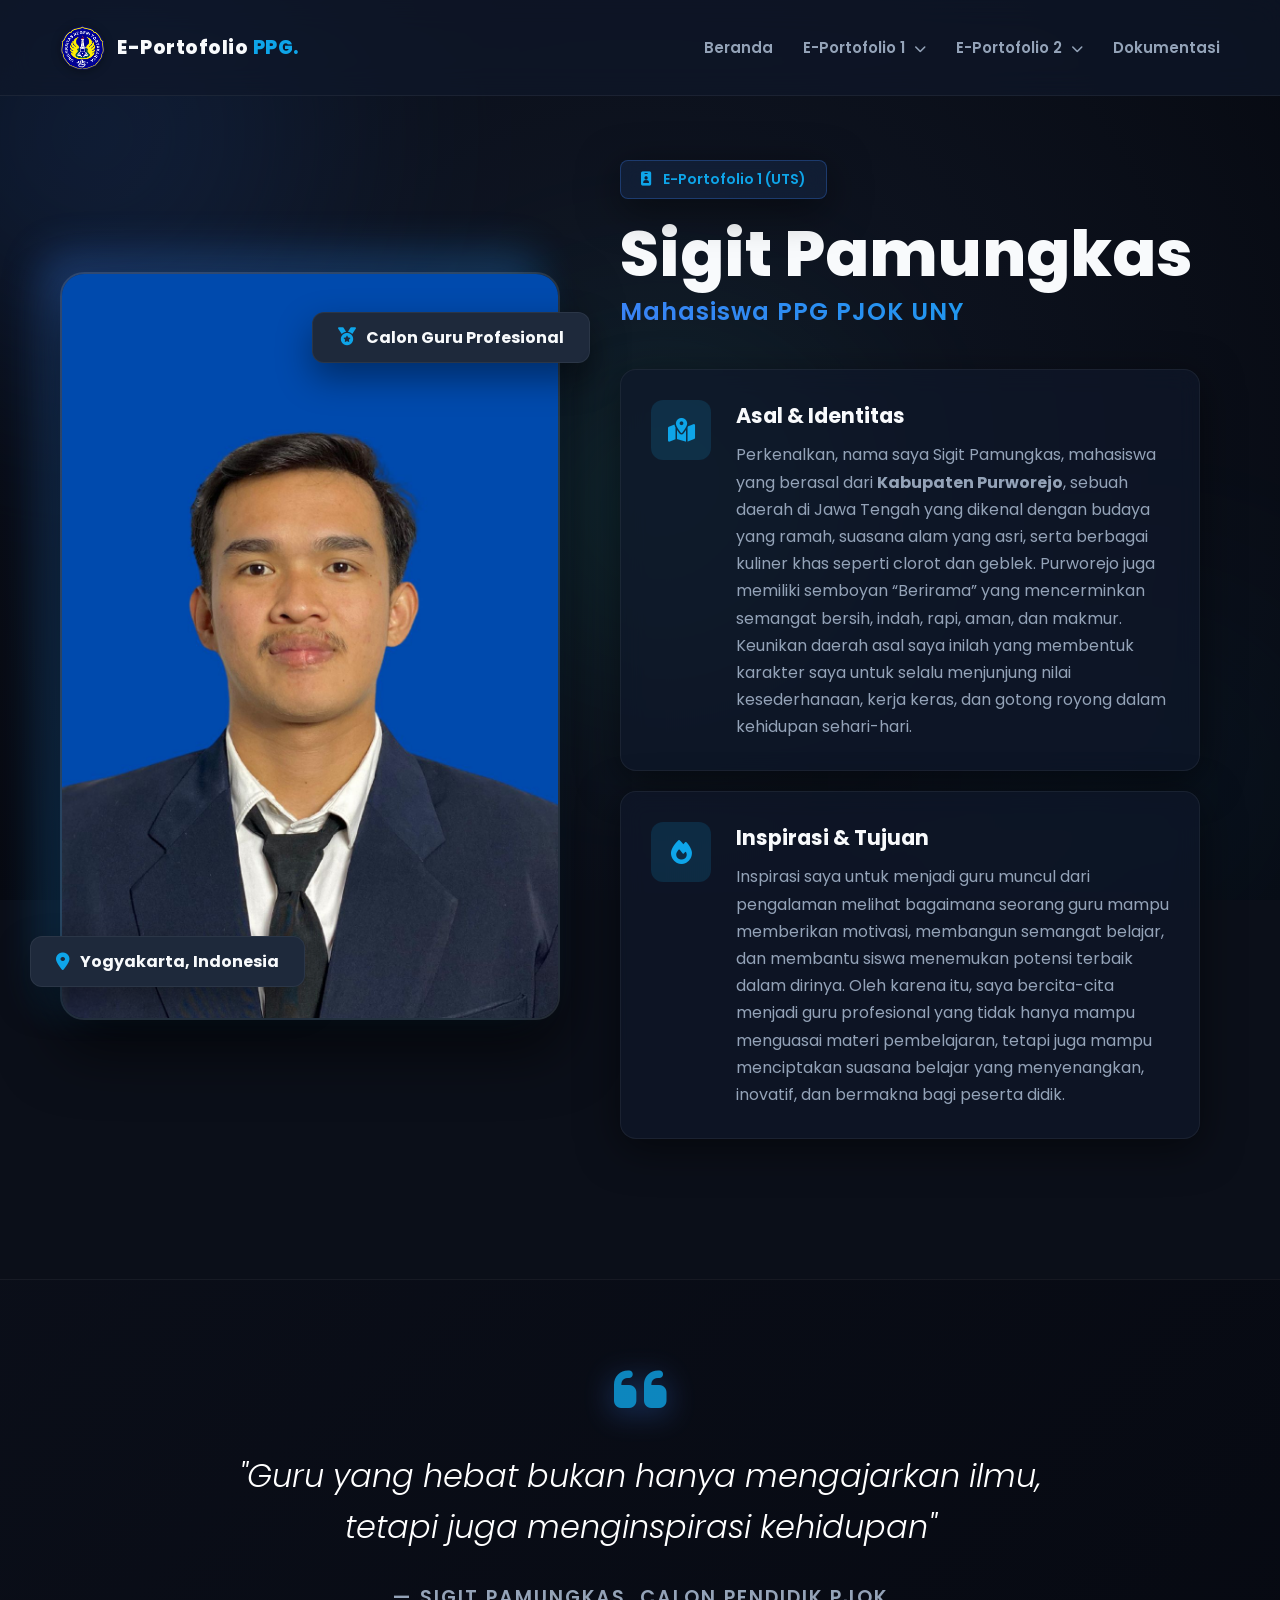
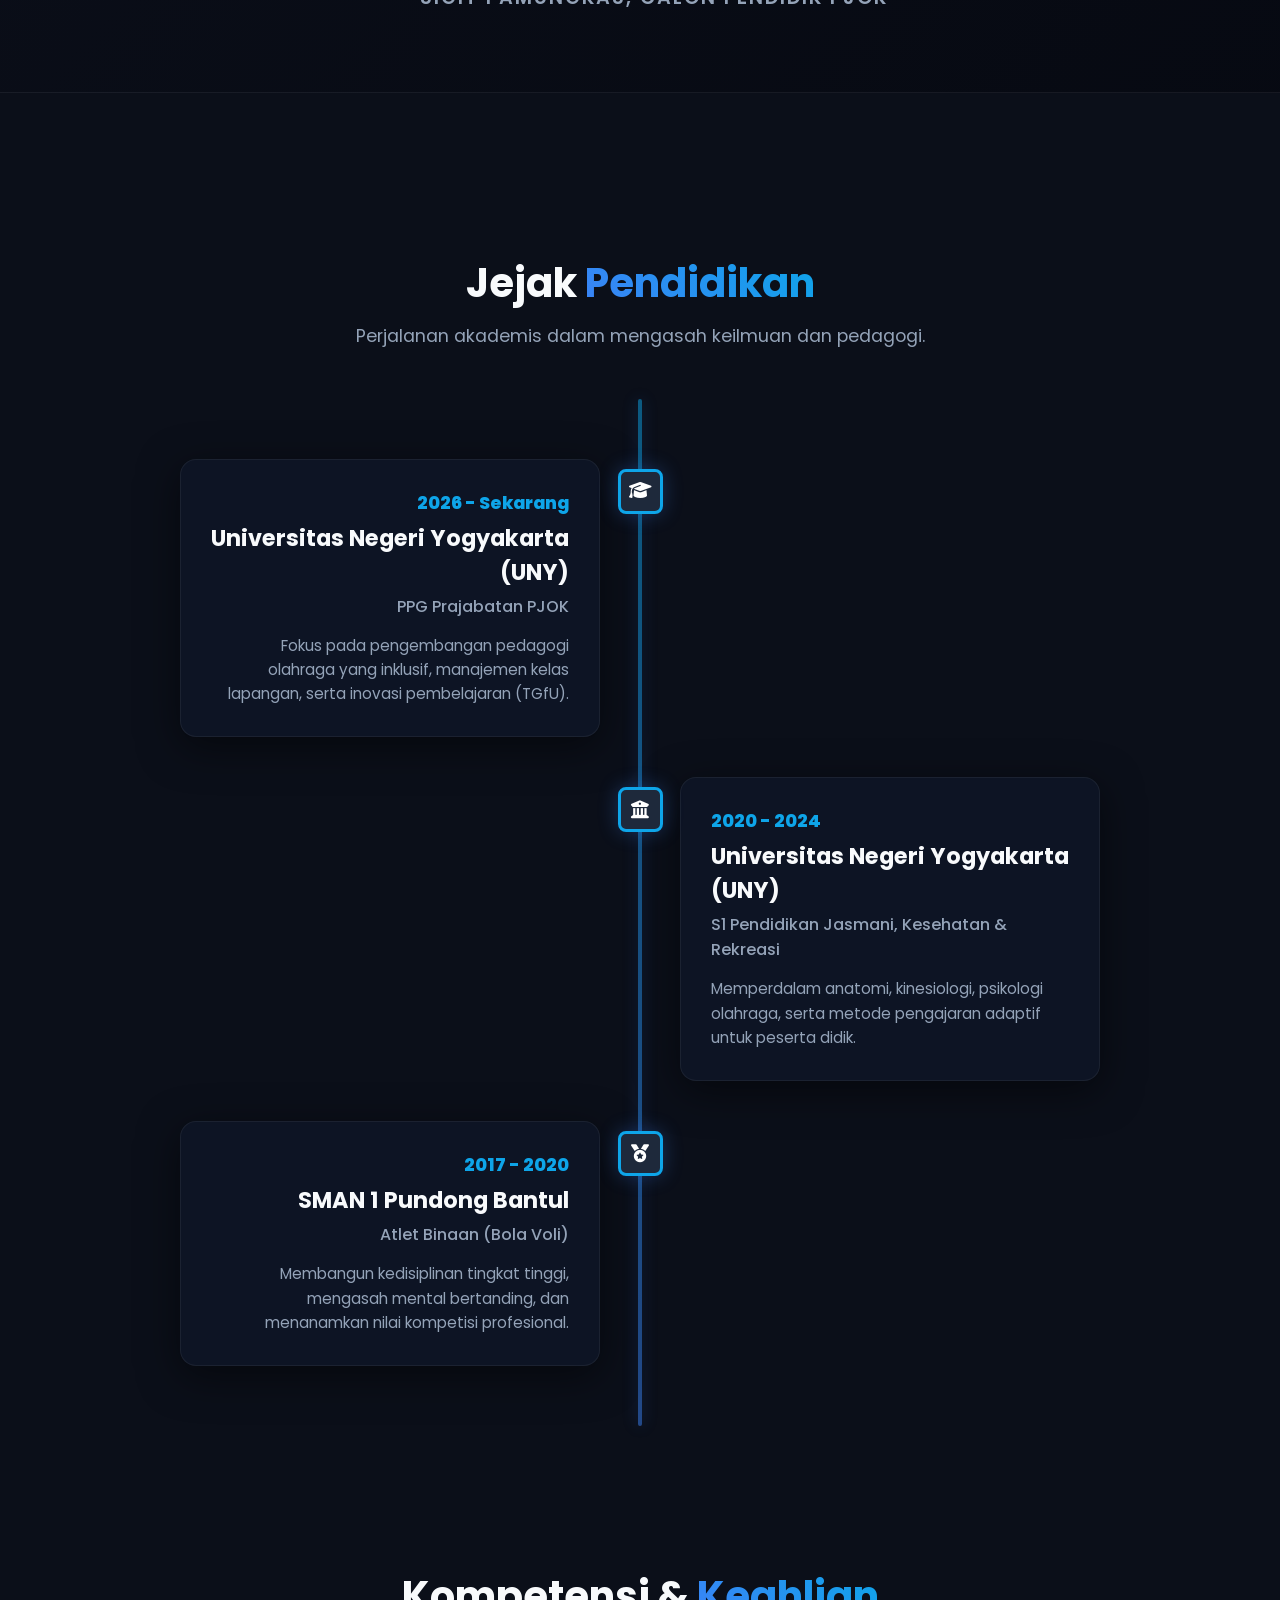
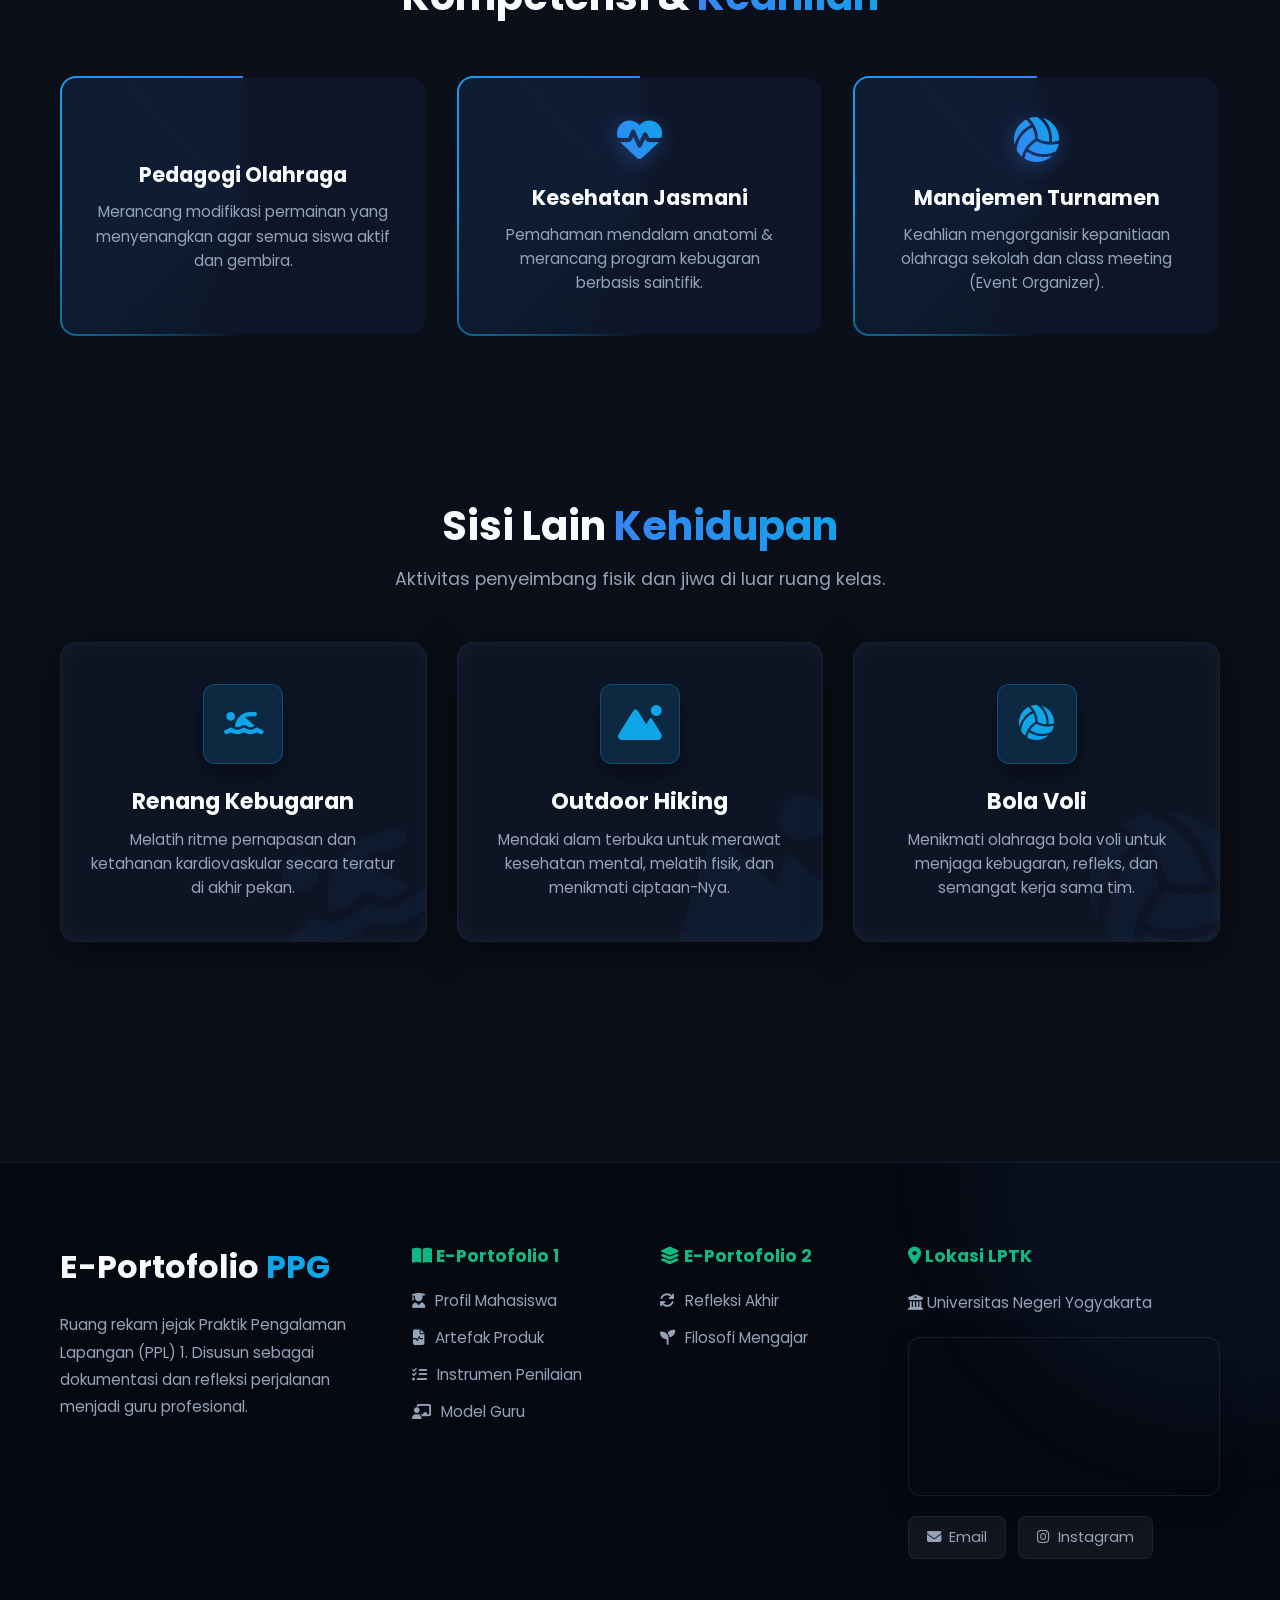
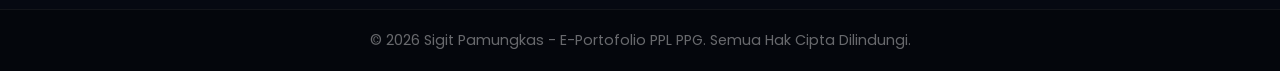
==== commit 35e4043c: "asal" ====
--- a/profile.html
+++ b/profile.html
@@ -75,7 +75,7 @@
                     <i class="fa-solid fa-map-location-dot"></i>
                   </div>
                   <div class="story-text">
-                    <h3>Akar & Identitas</h3>
+                    <h3>Asal & Identitas</h3>
                     <p>
                       Perkenalkan, nama saya Sigit Pamungkas, mahasiswa yang berasal dari <strong>Kabupaten Purworejo</strong>, sebuah daerah di Jawa Tengah yang dikenal dengan budaya yang ramah, suasana alam yang asri, serta berbagai
                       kuliner khas seperti clorot dan geblek. Purworejo juga memiliki semboyan “Berirama” yang mencerminkan semangat bersih, indah, rapi, aman, dan makmur. Keunikan daerah asal saya inilah yang membentuk karakter saya untuk
